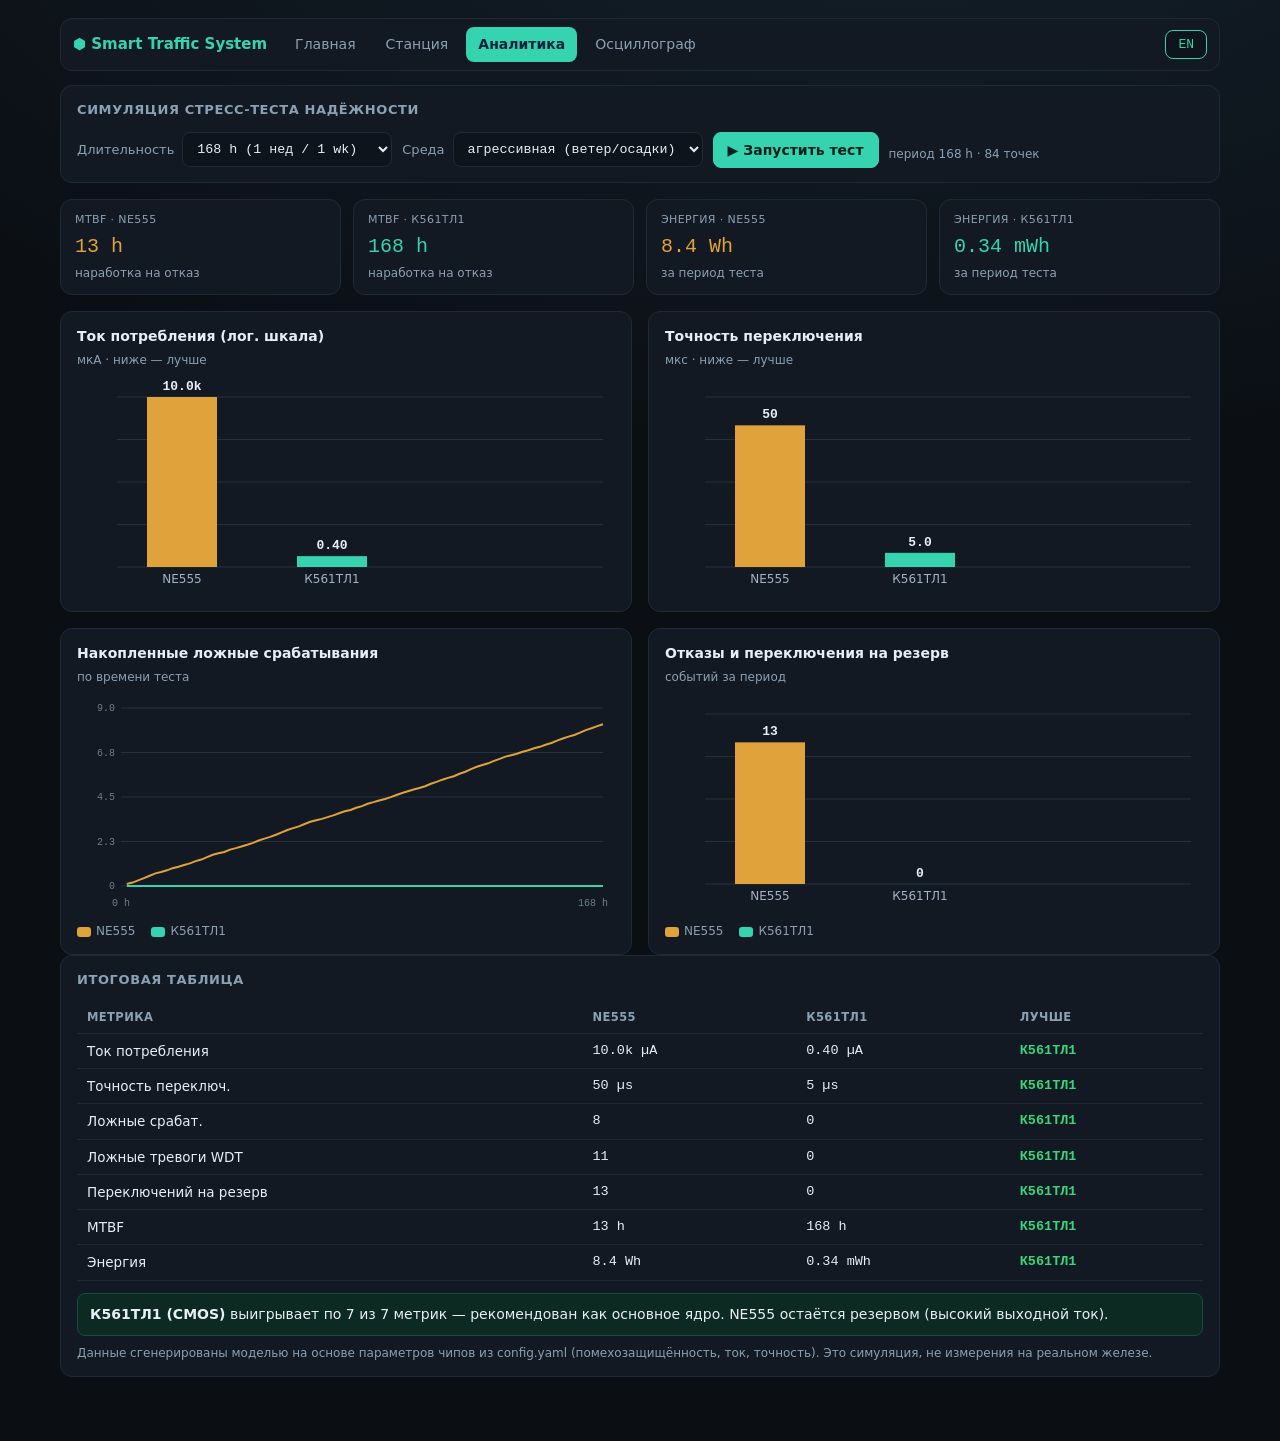
==== analytics.html @ 76ed4255 "Initial commit: Smart Traffic System Simulation" ====
<!doctype html>
<html lang="ru">
<head>
<meta charset="utf-8">
<meta name="viewport" content="width=device-width, initial-scale=1">
<title>Аналитика надёжности — Reliability Analytics</title>
<style>
  :root{--bg:#0b0f14;--panel:#121922;--panel2:#0e141c;--line:#1f2a36;--ink:#e7eef6;
    --muted:#8aa0b4;--accent:#36d3b0;--accent2:#2aa0ff;--ne:#e0a23a;--k5:#36d3b0;
    --ok:#37d67a;--danger:#ff5a5a;--amber:#ffb300;
    --sans:'Segoe UI',system-ui,-apple-system,Roboto,Arial,sans-serif;--mono:ui-monospace,Consolas,monospace;}
  *{box-sizing:border-box}
  body{margin:0;background:radial-gradient(1200px 600px at 70% -10%,#13202b,#0b0f14);
       color:var(--ink);font-family:var(--sans);font-size:15px;line-height:1.5}
  .wrap{max-width:1200px;margin:0 auto;padding:18px 20px 48px}
  .nav{display:flex;align-items:center;gap:6px;flex-wrap:wrap;margin-bottom:14px;
       background:var(--panel);border:1px solid var(--line);border-radius:12px;padding:8px 12px}
  .nav .lg{font-weight:600;margin-right:10px;color:var(--accent);text-decoration:none}
  .nav a.lnk{color:var(--muted);text-decoration:none;padding:7px 12px;border-radius:8px;font-size:14px}
  .nav a.lnk:hover{color:var(--ink);background:var(--panel2)}
  .nav a.lnk.active{color:#04223f;background:var(--accent);font-weight:600}
  .nav .sp{margin-left:auto}
  #btnLang{font-family:var(--mono);font-size:13px;padding:6px 12px;border-radius:8px;
       background:var(--panel2);border:1px solid var(--accent);color:var(--accent);cursor:pointer}
  #btnLang:hover{background:var(--accent);color:#04201a}
  .card{background:var(--panel);border:1px solid var(--line);border-radius:12px;padding:14px 16px;margin-bottom:16px}
  .card h3{margin:0 0 12px;font-size:13px;letter-spacing:.6px;text-transform:uppercase;color:var(--muted);font-weight:600}
  .row{display:flex;gap:10px;flex-wrap:wrap;align-items:center}
  button{font-family:var(--sans);font-size:14px;color:var(--ink);cursor:pointer;background:var(--panel2);
       border:1px solid var(--line);border-radius:8px;padding:9px 14px;transition:.12s}
  button:hover{border-color:var(--accent);color:#fff}
  button.primary{background:var(--accent);color:#04201a;border-color:var(--accent);font-weight:600}
  label.fld{font-size:13px;color:var(--muted);display:flex;align-items:center;gap:8px}
  select{background:var(--panel2);color:var(--ink);border:1px solid var(--line);border-radius:8px;padding:8px 10px;font-family:var(--mono)}
  .cards{display:grid;grid-template-columns:repeat(4,1fr);gap:12px;margin-bottom:16px}
  @media(max-width:860px){.cards{grid-template-columns:1fr 1fr}}
  .kpi{background:var(--panel);border:1px solid var(--line);border-radius:12px;padding:12px 14px}
  .kpi .k{font-size:11px;color:var(--muted);text-transform:uppercase;letter-spacing:.4px}
  .kpi .v{font-family:var(--mono);font-size:20px;margin-top:4px}
  .kpi .s{font-size:12px;color:var(--muted);margin-top:2px}
  .v.ne{color:var(--ne)}.v.k5{color:var(--k5)}.v.ok{color:var(--ok)}
  .charts{display:grid;grid-template-columns:1fr 1fr;gap:16px}
  @media(max-width:860px){.charts{grid-template-columns:1fr}}
  .chart{background:var(--panel);border:1px solid var(--line);border-radius:12px;padding:14px 16px}
  .chart h4{margin:0 0 4px;font-size:14px;font-weight:600}
  .chart .cap{margin:0 0 8px;font-size:12px;color:var(--muted)}
  canvas{display:block;width:100%;height:auto}
  .legend{display:flex;gap:16px;font-size:12px;color:var(--muted);margin-top:8px}
  .legend i{display:inline-block;width:14px;height:10px;border-radius:3px;vertical-align:middle;margin-right:5px}
  table{width:100%;border-collapse:collapse;font-size:13.5px}
  th,td{text-align:left;padding:7px 10px;border-bottom:1px solid var(--line)}
  th{color:var(--muted);font-weight:600;font-size:11.5px;text-transform:uppercase;letter-spacing:.4px}
  td.mono{font-family:var(--mono)}.win{color:var(--ok);font-weight:600}
  .rec{font-size:14px;background:#0c2a22;border:1px solid #14503f;border-radius:8px;padding:10px 12px}
  .hint{font-size:12px;color:var(--muted);margin:8px 0 0}
</style>
</head>
<body>
<div class="wrap">
  <nav class="nav">
    <a class="lg" href="index.html">⬢ Smart Traffic System</a>
    <a class="lnk" href="index.html" data-ru="Главная" data-en="Home"></a>
    <a class="lnk" href="traffic_control_station.html" data-ru="Станция" data-en="Station"></a>
    <a class="lnk active" href="analytics.html" data-ru="Аналитика" data-en="Analytics"></a>
    <a class="lnk" href="oscilloscope.html" data-ru="Осциллограф" data-en="Oscilloscope"></a>
    <span class="sp"></span>
    <button id="btnLang">EN</button>
  </nav>

  <section class="card">
    <h3 data-ru="Симуляция стресс-теста надёжности" data-en="Reliability stress-test simulation"></h3>
    <div class="row">
      <label class="fld"><span data-ru="Длительность" data-en="Duration"></span>
        <select id="dur">
          <option value="24">24 h</option>
          <option value="168" selected>168 h (1 нед / 1 wk)</option>
          <option value="720">720 h (1 мес / 1 mo)</option>
          <option value="8760">8760 h (1 год / 1 yr)</option>
        </select>
      </label>
      <label class="fld"><span data-ru="Среда" data-en="Environment"></span>
        <select id="cond">
          <option value="mild" data-ru="спокойная" data-en="mild"></option>
          <option value="harsh" selected data-ru="агрессивная (ветер/осадки)" data-en="harsh (wind/precip)"></option>
          <option value="extreme" data-ru="экстремальная" data-en="extreme"></option>
        </select>
      </label>
      <button id="btnRun" class="primary" data-ru="▶ Запустить тест" data-en="▶ Run test"></button>
      <span class="hint" id="runInfo"></span>
    </div>
  </section>

  <div class="cards">
    <div class="kpi"><div class="k" data-ru="MTBF · NE555" data-en="MTBF · NE555"></div><div class="v ne" id="k-mtbf-ne">—</div><div class="s" data-ru="наработка на отказ" data-en="mean time between failures"></div></div>
    <div class="kpi"><div class="k" data-ru="MTBF · К561ТЛ1" data-en="MTBF · К561ТЛ1"></div><div class="v k5" id="k-mtbf-k">—</div><div class="s" data-ru="наработка на отказ" data-en="mean time between failures"></div></div>
    <div class="kpi"><div class="k" data-ru="Энергия · NE555" data-en="Energy · NE555"></div><div class="v ne" id="k-pow-ne">—</div><div class="s" data-ru="за период теста" data-en="over test period"></div></div>
    <div class="kpi"><div class="k" data-ru="Энергия · К561ТЛ1" data-en="Energy · К561ТЛ1"></div><div class="v k5" id="k-pow-k">—</div><div class="s" data-ru="за период теста" data-en="over test period"></div></div>
  </div>

  <div class="charts">
    <div class="chart">
      <h4 data-ru="Ток потребления (лог. шкала)" data-en="Supply current (log scale)"></h4>
      <p class="cap" data-ru="мкА · ниже — лучше" data-en="µA · lower is better"></p>
      <canvas id="c-cur" width="520" height="220"></canvas>
    </div>
    <div class="chart">
      <h4 data-ru="Точность переключения" data-en="Switching accuracy"></h4>
      <p class="cap" data-ru="мкс · ниже — лучше" data-en="µs · lower is better"></p>
      <canvas id="c-acc" width="520" height="220"></canvas>
    </div>
    <div class="chart">
      <h4 data-ru="Накопленные ложные срабатывания" data-en="Cumulative false triggers"></h4>
      <p class="cap" data-ru="по времени теста" data-en="over test time"></p>
      <canvas id="c-ft" width="520" height="220"></canvas>
      <div class="legend">
        <span><i style="background:var(--ne)"></i>NE555</span>
        <span><i style="background:var(--k5)"></i>К561ТЛ1</span>
      </div>
    </div>
    <div class="chart">
      <h4 data-ru="Отказы и переключения на резерв" data-en="Failures &amp; failovers"></h4>
      <p class="cap" data-ru="событий за период" data-en="events over period"></p>
      <canvas id="c-fail" width="520" height="220"></canvas>
      <div class="legend">
        <span><i style="background:var(--ne)"></i>NE555</span>
        <span><i style="background:var(--k5)"></i>К561ТЛ1</span>
      </div>
    </div>
  </div>

  <section class="card">
    <h3 data-ru="Итоговая таблица" data-en="Summary table"></h3>
    <table>
      <thead><tr><th data-ru="Метрика" data-en="Metric"></th><th>NE555</th><th>К561ТЛ1</th><th data-ru="Лучше" data-en="Winner"></th></tr></thead>
      <tbody id="sumBody"></tbody>
    </table>
    <div class="rec" id="rec" style="margin-top:12px"></div>
    <p class="hint" data-ru="Данные сгенерированы моделью на основе параметров чипов из config.yaml (помехозащищённость, ток, точность). Это симуляция, не измерения на реальном железе." data-en="Data is generated by a model from the chip parameters in config.yaml (noise immunity, current, accuracy). This is a simulation, not real-hardware measurements."></p>
  </section>
</div>

<script>
(function(){
  "use strict";
  var lang="ru";try{var s=localStorage.getItem("stationLang");if(s==="ru"||s==="en")lang=s;}catch(e){}
  var tr=function(ru,en){return lang==="ru"?ru:en;};
  function applyLang(){document.querySelectorAll("[data-ru]").forEach(function(el){
    el.innerHTML=lang==="ru"?el.getAttribute("data-ru"):el.getAttribute("data-en");});
    document.documentElement.lang=lang;document.getElementById("btnLang").textContent=lang==="ru"?"EN":"RU";}

  // chip parameters (from config.yaml)
  var CHIP={
    NE555:{cur_uA:10000, acc_us:50, ftRate:0.02, wdFp:0.05, color:"#e0a23a"},
    K561TL1:{cur_uA:0.4, acc_us:5, ftRate:0.0, wdFp:0.0, color:"#36d3b0"}
  };
  var COND={mild:{m:0.5,events:24},harsh:{m:1,events:60},extreme:{m:2.2,events:120}};
  var R=null; // last results

  function rnd(){return Math.random();}
  function simulate(hours,cond){
    var c=COND[cond], steps=Math.min(120,Math.max(24,Math.round(hours/ (hours>1000?80:hours>400?8:hours>100?2:0.4))));
    var out={hours:hours,steps:steps,t:[],ft:{NE555:[],K561TL1:[]},chips:{}};
    // motion/noise events per hour scaled by condition
    var evPerH=c.events/24;
    ["NE555","K561TL1"].forEach(function(name){
      var p=CHIP[name];
      var ftCum=0, failures=0, falsePos=0;
      var ftSeries=[];
      for(var i=0;i<steps;i++){
        var hStart=i/steps*hours, hEnd=(i+1)/steps*hours, dh=hEnd-hStart;
        var events=evPerH*dh;
        // false triggers from noise, amplified by harshness for poor-immunity chip
        var ftHere=events*p.ftRate*c.m;
        // add randomness
        ftHere=ftHere*(0.7+0.6*rnd());
        ftCum+=ftHere;
        ftSeries.push(ftCum);
        // watchdog false-positive failures over interval
        var checks=dh*3600/0.5;
        var fp=checks*(p.wdFp/100)*c.m*0.02;
        if(rnd()<fp) falsePos+=Math.max(1,Math.round(fp));
        out.t.push(hEnd);
      }
      // genuine hangs ~ small constant, same for both; failovers = hangs + falsePos
      var hangs=Math.max(0,Math.round(hours/2000 + rnd()*1.5));
      failures=hangs;
      var failovers=hangs+falsePos;
      var mtbf = failovers>0 ? hours/failovers : hours; // h
      var energyWh = p.cur_uA*1e-6 * 5.0 * hours; // I(A)*V*h
      out.chips[name]={ft:Math.round(ftCum),failures:failures,falsePos:falsePos,failovers:failovers,
        mtbf:mtbf,energyWh:energyWh,acc:p.acc_us,cur:p.cur_uA};
      out.ft[name]=ftSeries;
    });
    // de-dup time axis (we pushed twice); rebuild
    out.t=[];for(var j=0;j<steps;j++)out.t.push((j+1)/steps*hours);
    return out;
  }

  // ---- canvas helpers ----
  function setup(cv){var dpr=window.devicePixelRatio||1;var w=cv.clientWidth||520,h=220;
    cv.width=w*dpr;cv.height=h*dpr;var x=cv.getContext("2d");x.setTransform(dpr,0,0,dpr,0,0);
    return {x:x,w:w,h:h};}
  function clearC(x,w,h){x.clearRect(0,0,w,h);}
  function fmt(n){if(n>=1e6)return (n/1e6).toFixed(1)+"M";if(n>=1e3)return (n/1e3).toFixed(1)+"k";
    if(n>=10)return Math.round(n);if(n>=1)return n.toFixed(1);if(n>0)return n.toFixed(2);return "0";}

  function barLog(cv,vals){ // vals:[{label,val,color}]
    var s=setup(cv),x=s.x,w=s.w,h=s.h,pad=36,bw=70,gap=80;
    clearC(x,w,h);
    var max=Math.max.apply(null,vals.map(function(v){return v.val;})),min=Math.min.apply(null,vals.map(function(v){return v.val;}));
    var lmax=Math.log10(Math.max(max,1)), lmin=Math.log10(Math.max(min,0.1))-0.3;
    x.strokeStyle="#243140";x.lineWidth=1;
    for(var g=0;g<=4;g++){var yy=20+(h-50)*g/4;x.beginPath();x.moveTo(40,yy);x.lineTo(w-12,yy);x.stroke();}
    var bx=70;
    vals.forEach(function(v){
      var lv=Math.log10(Math.max(v.val,0.1));
      var frac=(lv-lmin)/(lmax-lmin); if(frac<0.02)frac=0.02; if(frac>1)frac=1;
      var bh=(h-50)*frac, by=20+(h-50)-bh;
      x.fillStyle=v.color;x.fillRect(bx,by,bw,bh);
      x.fillStyle="#e7eef6";x.font="600 13px ui-monospace,Consolas,monospace";x.textAlign="center";
      x.fillText(fmt(v.val),bx+bw/2,by-7);
      x.fillStyle="#9fb4c6";x.font="12px 'Segoe UI',system-ui,Arial,sans-serif";
      x.fillText(v.label,bx+bw/2,h-14);
      bx+=bw+gap;
    });
  }
  function barLin(cv,vals){
    var s=setup(cv),x=s.x,w=s.w,h=s.h,bw=70,gap=80;
    clearC(x,w,h);
    var max=Math.max.apply(null,vals.map(function(v){return v.val;}))||1;max*=1.2;
    x.strokeStyle="#243140";x.lineWidth=1;
    for(var g=0;g<=4;g++){var yy=20+(h-50)*g/4;x.beginPath();x.moveTo(40,yy);x.lineTo(w-12,yy);x.stroke();}
    var bx=70;
    vals.forEach(function(v){
      var bh=(h-50)*(v.val/max), by=20+(h-50)-bh;
      x.fillStyle=v.color;x.fillRect(bx,by,bw,bh);
      x.fillStyle="#e7eef6";x.font="600 13px ui-monospace,Consolas,monospace";x.textAlign="center";
      x.fillText(fmt(v.val),bx+bw/2,by-7);
      x.fillStyle="#9fb4c6";x.font="12px 'Segoe UI',system-ui,Arial,sans-serif";
      x.fillText(v.label,bx+bw/2,h-14);
      bx+=bw+gap;
    });
  }
  function lines(cv,t,series){ // series:[{data,color}]
    var s=setup(cv),x=s.x,w=s.w,h=s.h,padL=44,padB=28,padT=14,padR=12;
    clearC(x,w,h);
    var max=0;series.forEach(function(se){se.data.forEach(function(v){if(v>max)max=v;});});max=Math.max(max,1)*1.1;
    var tmax=t[t.length-1]||1;
    x.strokeStyle="#243140";x.lineWidth=1;
    for(var g=0;g<=4;g++){var yy=padT+(h-padT-padB)*g/4;x.beginPath();x.moveTo(padL,yy);x.lineTo(w-padR,yy);x.stroke();
      x.fillStyle="#6b7d8c";x.font="10px ui-monospace,Consolas,monospace";x.textAlign="right";
      x.fillText(fmt(max*(1-g/4)),padL-6,yy+3);}
    x.fillStyle="#6b7d8c";x.textAlign="center";
    x.fillText("0 h",padL,h-8);x.fillText(fmt(tmax)+" h",w-padR-10,h-8);
    series.forEach(function(se){
      x.strokeStyle=se.color;x.lineWidth=2;x.beginPath();
      se.data.forEach(function(v,i){
        var xx=padL+(w-padL-padR)*(t[i]/tmax), yy=padT+(h-padT-padB)*(1-v/max);
        if(i===0)x.moveTo(xx,yy);else x.lineTo(xx,yy);});
      x.stroke();
    });
  }

  function render(){
    if(!R)return;
    var ne=R.chips.NE555,k=R.chips.K561TL1;
    document.getElementById("k-mtbf-ne").textContent=fmt(ne.mtbf)+" h";
    document.getElementById("k-mtbf-k").textContent=fmt(k.mtbf)+" h";
    document.getElementById("k-pow-ne").textContent=fmt(ne.energyWh)+" Wh";
    document.getElementById("k-pow-k").textContent=(k.energyWh<1?(k.energyWh*1000).toFixed(2)+" mWh":fmt(k.energyWh)+" Wh");
    barLog(document.getElementById("c-cur"),[{label:"NE555",val:ne.cur,color:CHIP.NE555.color},{label:"К561ТЛ1",val:k.cur,color:CHIP.K561TL1.color}]);
    barLin(document.getElementById("c-acc"),[{label:"NE555",val:ne.acc,color:CHIP.NE555.color},{label:"К561ТЛ1",val:k.acc,color:CHIP.K561TL1.color}]);
    lines(document.getElementById("c-ft"),R.t,[{data:R.ft.NE555,color:CHIP.NE555.color},{data:R.ft.K561TL1,color:CHIP.K561TL1.color}]);
    barLin(document.getElementById("c-fail"),[
      {label:"NE555",val:ne.failovers,color:CHIP.NE555.color},
      {label:"К561ТЛ1",val:k.failovers,color:CHIP.K561TL1.color}]);
    // summary table
    var rows=[
      [tr("Ток потребления","Supply current"),fmt(ne.cur)+" µA",fmt(k.cur)+" µA","K561TL1"],
      [tr("Точность переключ.","Switching accuracy"),ne.acc+" µs",k.acc+" µs","K561TL1"],
      [tr("Ложные срабат.","False triggers"),ne.ft,k.ft,"K561TL1"],
      [tr("Ложные тревоги WDT","WDT false positives"),ne.falsePos,k.falsePos,"K561TL1"],
      [tr("Переключений на резерв","Failovers"),ne.failovers,k.failovers, ne.failovers<=k.failovers?"NE555":"K561TL1"],
      [tr("MTBF","MTBF"),fmt(ne.mtbf)+" h",fmt(k.mtbf)+" h", k.mtbf>=ne.mtbf?"K561TL1":"NE555"],
      [tr("Энергия","Energy"),fmt(ne.energyWh)+" Wh",(k.energyWh<1?(k.energyWh*1000).toFixed(2)+" mWh":fmt(k.energyWh)+" Wh"),"K561TL1"]
    ];
    var tb=document.getElementById("sumBody");tb.innerHTML="";
    rows.forEach(function(r){var tr_=document.createElement("tr");
      tr_.innerHTML="<td>"+r[0]+"</td><td class='mono'>"+r[1]+"</td><td class='mono'>"+r[2]+"</td><td class='mono win'>"+(r[3]==="K561TL1"?"К561ТЛ1":"NE555")+"</td>";
      tb.appendChild(tr_);});
    var kWins=rows.filter(function(r){return r[3]==="K561TL1";}).length;
    document.getElementById("rec").innerHTML="<b>К561ТЛ1 (CMOS)</b> "+
      tr("выигрывает по "+kWins+" из "+rows.length+" метрик — рекомендован как основное ядро. NE555 остаётся резервом (высокий выходной ток).",
         "wins "+kWins+" of "+rows.length+" metrics — recommended as the primary core. NE555 remains the backup (high output drive).");
    var d=document.getElementById("dur"), c=document.getElementById("cond");
    document.getElementById("runInfo").textContent=tr("период ","period ")+R.hours+" h · "+R.steps+tr(" точек"," points");
  }

  function run(){var hours=+document.getElementById("dur").value, cond=document.getElementById("cond").value;
    R=simulate(hours,cond);render();}

  document.getElementById("btnRun").onclick=run;
  document.getElementById("btnLang").onclick=function(){lang=lang==="ru"?"en":"ru";
    try{localStorage.setItem("stationLang",lang);}catch(e){}applyLang();if(R)render();};
  window.addEventListener("resize",function(){if(R)render();});
  applyLang();run();
})();
</script>
</body>
</html>
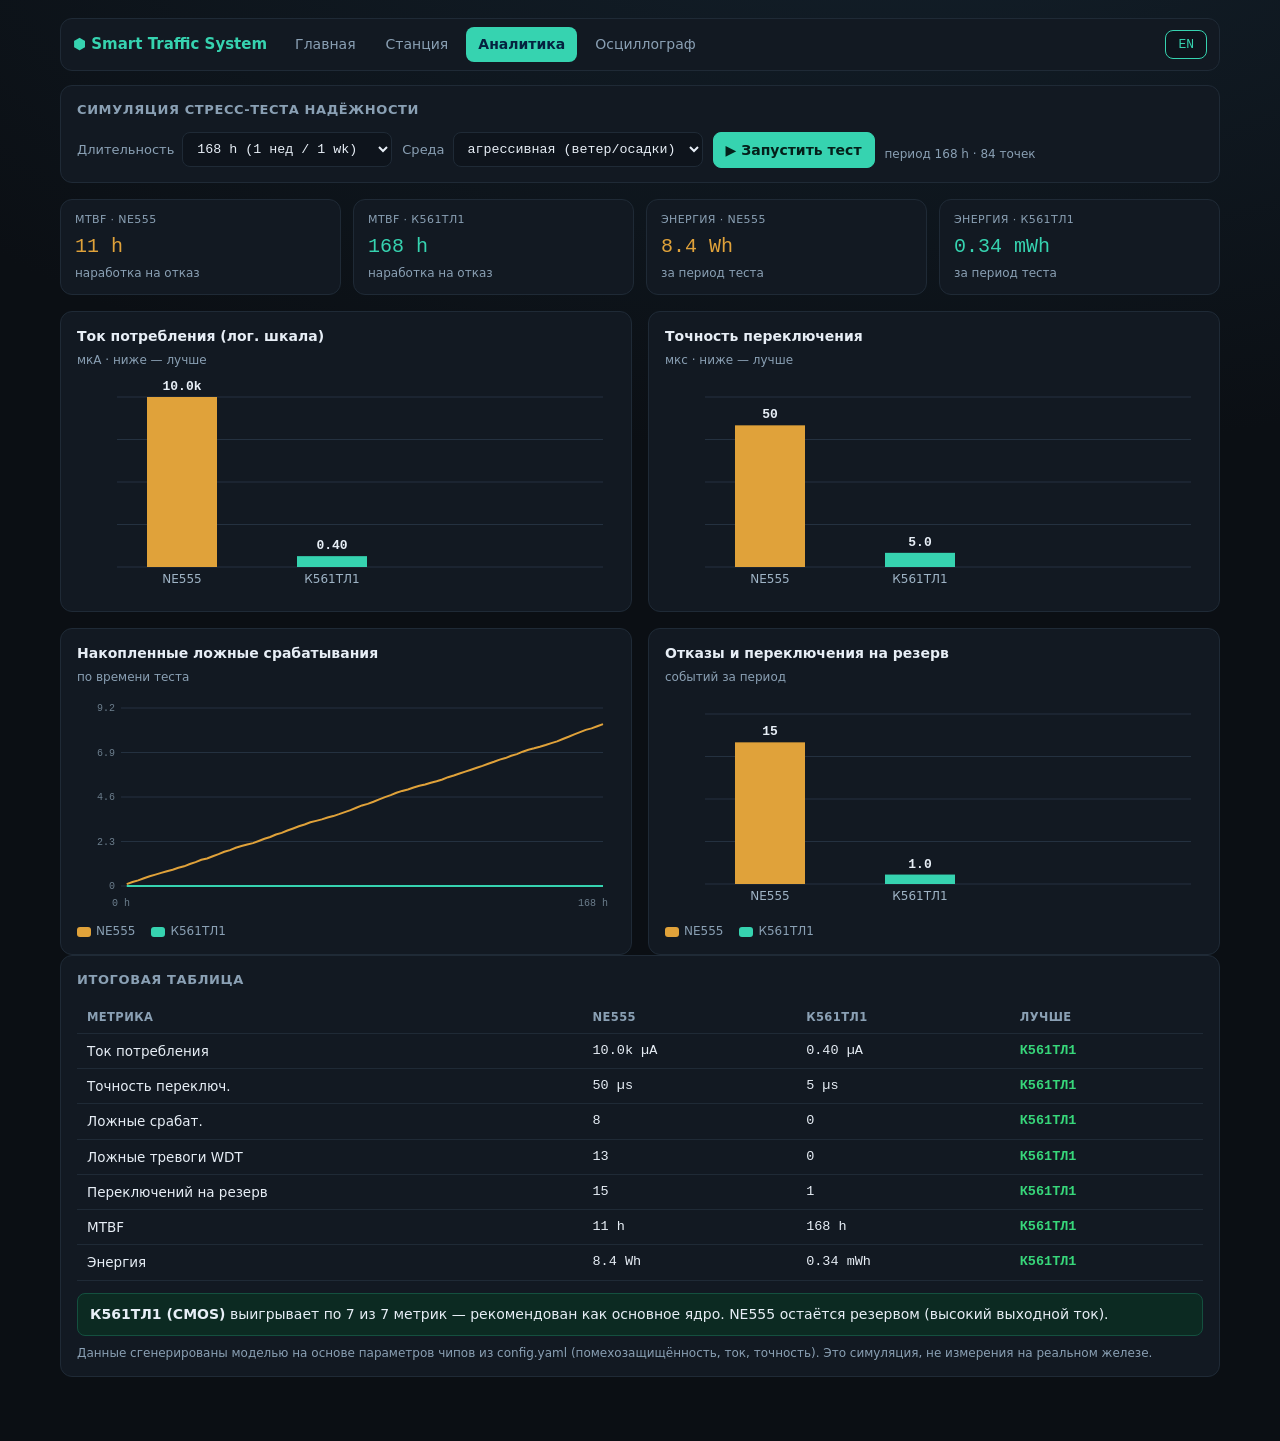
==== commit 0bfb601f: "Refactor to separate CSS/JS files with shared i18n layer - Move inline styles to css/base.css + per-" ====
--- a/analytics.html
+++ b/analytics.html
@@ -4,56 +4,8 @@
 <meta charset="utf-8">
 <meta name="viewport" content="width=device-width, initial-scale=1">
 <title>Аналитика надёжности — Reliability Analytics</title>
-<style>
-  :root{--bg:#0b0f14;--panel:#121922;--panel2:#0e141c;--line:#1f2a36;--ink:#e7eef6;
-    --muted:#8aa0b4;--accent:#36d3b0;--accent2:#2aa0ff;--ne:#e0a23a;--k5:#36d3b0;
-    --ok:#37d67a;--danger:#ff5a5a;--amber:#ffb300;
-    --sans:'Segoe UI',system-ui,-apple-system,Roboto,Arial,sans-serif;--mono:ui-monospace,Consolas,monospace;}
-  *{box-sizing:border-box}
-  body{margin:0;background:radial-gradient(1200px 600px at 70% -10%,#13202b,#0b0f14);
-       color:var(--ink);font-family:var(--sans);font-size:15px;line-height:1.5}
-  .wrap{max-width:1200px;margin:0 auto;padding:18px 20px 48px}
-  .nav{display:flex;align-items:center;gap:6px;flex-wrap:wrap;margin-bottom:14px;
-       background:var(--panel);border:1px solid var(--line);border-radius:12px;padding:8px 12px}
-  .nav .lg{font-weight:600;margin-right:10px;color:var(--accent);text-decoration:none}
-  .nav a.lnk{color:var(--muted);text-decoration:none;padding:7px 12px;border-radius:8px;font-size:14px}
-  .nav a.lnk:hover{color:var(--ink);background:var(--panel2)}
-  .nav a.lnk.active{color:#04223f;background:var(--accent);font-weight:600}
-  .nav .sp{margin-left:auto}
-  #btnLang{font-family:var(--mono);font-size:13px;padding:6px 12px;border-radius:8px;
-       background:var(--panel2);border:1px solid var(--accent);color:var(--accent);cursor:pointer}
-  #btnLang:hover{background:var(--accent);color:#04201a}
-  .card{background:var(--panel);border:1px solid var(--line);border-radius:12px;padding:14px 16px;margin-bottom:16px}
-  .card h3{margin:0 0 12px;font-size:13px;letter-spacing:.6px;text-transform:uppercase;color:var(--muted);font-weight:600}
-  .row{display:flex;gap:10px;flex-wrap:wrap;align-items:center}
-  button{font-family:var(--sans);font-size:14px;color:var(--ink);cursor:pointer;background:var(--panel2);
-       border:1px solid var(--line);border-radius:8px;padding:9px 14px;transition:.12s}
-  button:hover{border-color:var(--accent);color:#fff}
-  button.primary{background:var(--accent);color:#04201a;border-color:var(--accent);font-weight:600}
-  label.fld{font-size:13px;color:var(--muted);display:flex;align-items:center;gap:8px}
-  select{background:var(--panel2);color:var(--ink);border:1px solid var(--line);border-radius:8px;padding:8px 10px;font-family:var(--mono)}
-  .cards{display:grid;grid-template-columns:repeat(4,1fr);gap:12px;margin-bottom:16px}
-  @media(max-width:860px){.cards{grid-template-columns:1fr 1fr}}
-  .kpi{background:var(--panel);border:1px solid var(--line);border-radius:12px;padding:12px 14px}
-  .kpi .k{font-size:11px;color:var(--muted);text-transform:uppercase;letter-spacing:.4px}
-  .kpi .v{font-family:var(--mono);font-size:20px;margin-top:4px}
-  .kpi .s{font-size:12px;color:var(--muted);margin-top:2px}
-  .v.ne{color:var(--ne)}.v.k5{color:var(--k5)}.v.ok{color:var(--ok)}
-  .charts{display:grid;grid-template-columns:1fr 1fr;gap:16px}
-  @media(max-width:860px){.charts{grid-template-columns:1fr}}
-  .chart{background:var(--panel);border:1px solid var(--line);border-radius:12px;padding:14px 16px}
-  .chart h4{margin:0 0 4px;font-size:14px;font-weight:600}
-  .chart .cap{margin:0 0 8px;font-size:12px;color:var(--muted)}
-  canvas{display:block;width:100%;height:auto}
-  .legend{display:flex;gap:16px;font-size:12px;color:var(--muted);margin-top:8px}
-  .legend i{display:inline-block;width:14px;height:10px;border-radius:3px;vertical-align:middle;margin-right:5px}
-  table{width:100%;border-collapse:collapse;font-size:13.5px}
-  th,td{text-align:left;padding:7px 10px;border-bottom:1px solid var(--line)}
-  th{color:var(--muted);font-weight:600;font-size:11.5px;text-transform:uppercase;letter-spacing:.4px}
-  td.mono{font-family:var(--mono)}.win{color:var(--ok);font-weight:600}
-  .rec{font-size:14px;background:#0c2a22;border:1px solid #14503f;border-radius:8px;padding:10px 12px}
-  .hint{font-size:12px;color:var(--muted);margin:8px 0 0}
-</style>
+<link rel="stylesheet" href="css/base.css">
+<link rel="stylesheet" href="css/analytics.css">
 </head>
 <body>
 <div class="wrap">
@@ -139,172 +91,7 @@
   </section>
 </div>
 
-<script>
-(function(){
-  "use strict";
-  var lang="ru";try{var s=localStorage.getItem("stationLang");if(s==="ru"||s==="en")lang=s;}catch(e){}
-  var tr=function(ru,en){return lang==="ru"?ru:en;};
-  function applyLang(){document.querySelectorAll("[data-ru]").forEach(function(el){
-    el.innerHTML=lang==="ru"?el.getAttribute("data-ru"):el.getAttribute("data-en");});
-    document.documentElement.lang=lang;document.getElementById("btnLang").textContent=lang==="ru"?"EN":"RU";}
-
-  // chip parameters (from config.yaml)
-  var CHIP={
-    NE555:{cur_uA:10000, acc_us:50, ftRate:0.02, wdFp:0.05, color:"#e0a23a"},
-    K561TL1:{cur_uA:0.4, acc_us:5, ftRate:0.0, wdFp:0.0, color:"#36d3b0"}
-  };
-  var COND={mild:{m:0.5,events:24},harsh:{m:1,events:60},extreme:{m:2.2,events:120}};
-  var R=null; // last results
-
-  function rnd(){return Math.random();}
-  function simulate(hours,cond){
-    var c=COND[cond], steps=Math.min(120,Math.max(24,Math.round(hours/ (hours>1000?80:hours>400?8:hours>100?2:0.4))));
-    var out={hours:hours,steps:steps,t:[],ft:{NE555:[],K561TL1:[]},chips:{}};
-    // motion/noise events per hour scaled by condition
-    var evPerH=c.events/24;
-    ["NE555","K561TL1"].forEach(function(name){
-      var p=CHIP[name];
-      var ftCum=0, failures=0, falsePos=0;
-      var ftSeries=[];
-      for(var i=0;i<steps;i++){
-        var hStart=i/steps*hours, hEnd=(i+1)/steps*hours, dh=hEnd-hStart;
-        var events=evPerH*dh;
-        // false triggers from noise, amplified by harshness for poor-immunity chip
-        var ftHere=events*p.ftRate*c.m;
-        // add randomness
-        ftHere=ftHere*(0.7+0.6*rnd());
-        ftCum+=ftHere;
-        ftSeries.push(ftCum);
-        // watchdog false-positive failures over interval
-        var checks=dh*3600/0.5;
-        var fp=checks*(p.wdFp/100)*c.m*0.02;
-        if(rnd()<fp) falsePos+=Math.max(1,Math.round(fp));
-        out.t.push(hEnd);
-      }
-      // genuine hangs ~ small constant, same for both; failovers = hangs + falsePos
-      var hangs=Math.max(0,Math.round(hours/2000 + rnd()*1.5));
-      failures=hangs;
-      var failovers=hangs+falsePos;
-      var mtbf = failovers>0 ? hours/failovers : hours; // h
-      var energyWh = p.cur_uA*1e-6 * 5.0 * hours; // I(A)*V*h
-      out.chips[name]={ft:Math.round(ftCum),failures:failures,falsePos:falsePos,failovers:failovers,
-        mtbf:mtbf,energyWh:energyWh,acc:p.acc_us,cur:p.cur_uA};
-      out.ft[name]=ftSeries;
-    });
-    // de-dup time axis (we pushed twice); rebuild
-    out.t=[];for(var j=0;j<steps;j++)out.t.push((j+1)/steps*hours);
-    return out;
-  }
-
-  // ---- canvas helpers ----
-  function setup(cv){var dpr=window.devicePixelRatio||1;var w=cv.clientWidth||520,h=220;
-    cv.width=w*dpr;cv.height=h*dpr;var x=cv.getContext("2d");x.setTransform(dpr,0,0,dpr,0,0);
-    return {x:x,w:w,h:h};}
-  function clearC(x,w,h){x.clearRect(0,0,w,h);}
-  function fmt(n){if(n>=1e6)return (n/1e6).toFixed(1)+"M";if(n>=1e3)return (n/1e3).toFixed(1)+"k";
-    if(n>=10)return Math.round(n);if(n>=1)return n.toFixed(1);if(n>0)return n.toFixed(2);return "0";}
-
-  function barLog(cv,vals){ // vals:[{label,val,color}]
-    var s=setup(cv),x=s.x,w=s.w,h=s.h,pad=36,bw=70,gap=80;
-    clearC(x,w,h);
-    var max=Math.max.apply(null,vals.map(function(v){return v.val;})),min=Math.min.apply(null,vals.map(function(v){return v.val;}));
-    var lmax=Math.log10(Math.max(max,1)), lmin=Math.log10(Math.max(min,0.1))-0.3;
-    x.strokeStyle="#243140";x.lineWidth=1;
-    for(var g=0;g<=4;g++){var yy=20+(h-50)*g/4;x.beginPath();x.moveTo(40,yy);x.lineTo(w-12,yy);x.stroke();}
-    var bx=70;
-    vals.forEach(function(v){
-      var lv=Math.log10(Math.max(v.val,0.1));
-      var frac=(lv-lmin)/(lmax-lmin); if(frac<0.02)frac=0.02; if(frac>1)frac=1;
-      var bh=(h-50)*frac, by=20+(h-50)-bh;
-      x.fillStyle=v.color;x.fillRect(bx,by,bw,bh);
-      x.fillStyle="#e7eef6";x.font="600 13px ui-monospace,Consolas,monospace";x.textAlign="center";
-      x.fillText(fmt(v.val),bx+bw/2,by-7);
-      x.fillStyle="#9fb4c6";x.font="12px 'Segoe UI',system-ui,Arial,sans-serif";
-      x.fillText(v.label,bx+bw/2,h-14);
-      bx+=bw+gap;
-    });
-  }
-  function barLin(cv,vals){
-    var s=setup(cv),x=s.x,w=s.w,h=s.h,bw=70,gap=80;
-    clearC(x,w,h);
-    var max=Math.max.apply(null,vals.map(function(v){return v.val;}))||1;max*=1.2;
-    x.strokeStyle="#243140";x.lineWidth=1;
-    for(var g=0;g<=4;g++){var yy=20+(h-50)*g/4;x.beginPath();x.moveTo(40,yy);x.lineTo(w-12,yy);x.stroke();}
-    var bx=70;
-    vals.forEach(function(v){
-      var bh=(h-50)*(v.val/max), by=20+(h-50)-bh;
-      x.fillStyle=v.color;x.fillRect(bx,by,bw,bh);
-      x.fillStyle="#e7eef6";x.font="600 13px ui-monospace,Consolas,monospace";x.textAlign="center";
-      x.fillText(fmt(v.val),bx+bw/2,by-7);
-      x.fillStyle="#9fb4c6";x.font="12px 'Segoe UI',system-ui,Arial,sans-serif";
-      x.fillText(v.label,bx+bw/2,h-14);
-      bx+=bw+gap;
-    });
-  }
-  function lines(cv,t,series){ // series:[{data,color}]
-    var s=setup(cv),x=s.x,w=s.w,h=s.h,padL=44,padB=28,padT=14,padR=12;
-    clearC(x,w,h);
-    var max=0;series.forEach(function(se){se.data.forEach(function(v){if(v>max)max=v;});});max=Math.max(max,1)*1.1;
-    var tmax=t[t.length-1]||1;
-    x.strokeStyle="#243140";x.lineWidth=1;
-    for(var g=0;g<=4;g++){var yy=padT+(h-padT-padB)*g/4;x.beginPath();x.moveTo(padL,yy);x.lineTo(w-padR,yy);x.stroke();
-      x.fillStyle="#6b7d8c";x.font="10px ui-monospace,Consolas,monospace";x.textAlign="right";
-      x.fillText(fmt(max*(1-g/4)),padL-6,yy+3);}
-    x.fillStyle="#6b7d8c";x.textAlign="center";
-    x.fillText("0 h",padL,h-8);x.fillText(fmt(tmax)+" h",w-padR-10,h-8);
-    series.forEach(function(se){
-      x.strokeStyle=se.color;x.lineWidth=2;x.beginPath();
-      se.data.forEach(function(v,i){
-        var xx=padL+(w-padL-padR)*(t[i]/tmax), yy=padT+(h-padT-padB)*(1-v/max);
-        if(i===0)x.moveTo(xx,yy);else x.lineTo(xx,yy);});
-      x.stroke();
-    });
-  }
-
-  function render(){
-    if(!R)return;
-    var ne=R.chips.NE555,k=R.chips.K561TL1;
-    document.getElementById("k-mtbf-ne").textContent=fmt(ne.mtbf)+" h";
-    document.getElementById("k-mtbf-k").textContent=fmt(k.mtbf)+" h";
-    document.getElementById("k-pow-ne").textContent=fmt(ne.energyWh)+" Wh";
-    document.getElementById("k-pow-k").textContent=(k.energyWh<1?(k.energyWh*1000).toFixed(2)+" mWh":fmt(k.energyWh)+" Wh");
-    barLog(document.getElementById("c-cur"),[{label:"NE555",val:ne.cur,color:CHIP.NE555.color},{label:"К561ТЛ1",val:k.cur,color:CHIP.K561TL1.color}]);
-    barLin(document.getElementById("c-acc"),[{label:"NE555",val:ne.acc,color:CHIP.NE555.color},{label:"К561ТЛ1",val:k.acc,color:CHIP.K561TL1.color}]);
-    lines(document.getElementById("c-ft"),R.t,[{data:R.ft.NE555,color:CHIP.NE555.color},{data:R.ft.K561TL1,color:CHIP.K561TL1.color}]);
-    barLin(document.getElementById("c-fail"),[
-      {label:"NE555",val:ne.failovers,color:CHIP.NE555.color},
-      {label:"К561ТЛ1",val:k.failovers,color:CHIP.K561TL1.color}]);
-    // summary table
-    var rows=[
-      [tr("Ток потребления","Supply current"),fmt(ne.cur)+" µA",fmt(k.cur)+" µA","K561TL1"],
-      [tr("Точность переключ.","Switching accuracy"),ne.acc+" µs",k.acc+" µs","K561TL1"],
-      [tr("Ложные срабат.","False triggers"),ne.ft,k.ft,"K561TL1"],
-      [tr("Ложные тревоги WDT","WDT false positives"),ne.falsePos,k.falsePos,"K561TL1"],
-      [tr("Переключений на резерв","Failovers"),ne.failovers,k.failovers, ne.failovers<=k.failovers?"NE555":"K561TL1"],
-      [tr("MTBF","MTBF"),fmt(ne.mtbf)+" h",fmt(k.mtbf)+" h", k.mtbf>=ne.mtbf?"K561TL1":"NE555"],
-      [tr("Энергия","Energy"),fmt(ne.energyWh)+" Wh",(k.energyWh<1?(k.energyWh*1000).toFixed(2)+" mWh":fmt(k.energyWh)+" Wh"),"K561TL1"]
-    ];
-    var tb=document.getElementById("sumBody");tb.innerHTML="";
-    rows.forEach(function(r){var tr_=document.createElement("tr");
-      tr_.innerHTML="<td>"+r[0]+"</td><td class='mono'>"+r[1]+"</td><td class='mono'>"+r[2]+"</td><td class='mono win'>"+(r[3]==="K561TL1"?"К561ТЛ1":"NE555")+"</td>";
-      tb.appendChild(tr_);});
-    var kWins=rows.filter(function(r){return r[3]==="K561TL1";}).length;
-    document.getElementById("rec").innerHTML="<b>К561ТЛ1 (CMOS)</b> "+
-      tr("выигрывает по "+kWins+" из "+rows.length+" метрик — рекомендован как основное ядро. NE555 остаётся резервом (высокий выходной ток).",
-         "wins "+kWins+" of "+rows.length+" metrics — recommended as the primary core. NE555 remains the backup (high output drive).");
-    var d=document.getElementById("dur"), c=document.getElementById("cond");
-    document.getElementById("runInfo").textContent=tr("период ","period ")+R.hours+" h · "+R.steps+tr(" точек"," points");
-  }
-
-  function run(){var hours=+document.getElementById("dur").value, cond=document.getElementById("cond").value;
-    R=simulate(hours,cond);render();}
-
-  document.getElementById("btnRun").onclick=run;
-  document.getElementById("btnLang").onclick=function(){lang=lang==="ru"?"en":"ru";
-    try{localStorage.setItem("stationLang",lang);}catch(e){}applyLang();if(R)render();};
-  window.addEventListener("resize",function(){if(R)render();});
-  applyLang();run();
-})();
-</script>
+<script src="js/i18n.js"></script>
+<script src="js/analytics.js"></script>
 </body>
 </html>
--- a/css/base.css
+++ b/css/base.css
@@ -0,0 +1,76 @@
+/* ===== Smart Traffic System — shared base styles ===== */
+
+:root{
+  --bg:#0b0f14;--panel:#121922;--panel2:#0e141c;--line:#1f2a36;
+  --ink:#e7eef6;--muted:#8aa0b4;--accent:#36d3b0;--accent2:#2aa0ff;
+  --red:#ff4136;--amber:#ffb300;--green:#2ecc71;--ok:#37d67a;--danger:#ff5a5a;
+  --mono:ui-monospace,Consolas,monospace;
+  --sans:'Segoe UI',system-ui,-apple-system,Roboto,Arial,sans-serif;
+}
+*{box-sizing:border-box}
+body{margin:0;background:radial-gradient(1200px 600px at 70% -10%,#13202b,#0b0f14);
+     color:var(--ink);font-family:var(--sans);font-size:15px;line-height:1.5}
+.wrap{margin:0 auto;padding:18px 20px 48px}
+
+/* navigation */
+.nav{display:flex;align-items:center;gap:6px;flex-wrap:wrap;margin-bottom:14px;
+     background:var(--panel);border:1px solid var(--line);border-radius:12px;padding:8px 12px}
+.nav .lg{font-weight:600;margin-right:10px;color:var(--accent);text-decoration:none}
+.nav a.lnk{color:var(--muted);text-decoration:none;padding:7px 12px;border-radius:8px;font-size:14px}
+.nav a.lnk:hover{color:var(--ink);background:var(--panel2)}
+.nav a.lnk.active{color:#04223f;background:var(--accent);font-weight:600}
+.nav .sp{margin-left:auto}
+
+/* language toggle */
+#btnLang{font-family:var(--mono);font-size:13px;padding:6px 12px;border-radius:8px;
+     background:var(--panel2);border:1px solid var(--accent);color:var(--accent);cursor:pointer}
+#btnLang:hover{background:var(--accent);color:#04201a}
+
+/* panels */
+.card{background:var(--panel);border:1px solid var(--line);border-radius:12px;padding:14px 16px;margin-bottom:16px}
+.card h3{margin:0 0 12px;font-size:13px;letter-spacing:.6px;text-transform:uppercase;color:var(--muted);font-weight:600}
+
+/* layout rows */
+.row{display:flex;gap:10px;flex-wrap:wrap;align-items:center}
+.row+.row{margin-top:10px}
+
+/* buttons */
+button{font-family:var(--sans);font-size:14px;color:var(--ink);cursor:pointer;background:var(--panel2);
+     border:1px solid var(--line);border-radius:8px;padding:9px 12px;transition:.12s}
+button:hover:not(:disabled){border-color:var(--accent);color:#fff}
+button:disabled{opacity:.4;cursor:not-allowed}
+button.primary{background:var(--accent);color:#04201a;border-color:var(--accent);font-weight:600}
+
+/* segmented control */
+.seg{display:inline-flex;border:1px solid var(--line);border-radius:8px;overflow:hidden;flex-wrap:wrap}
+.seg button{border:0;border-radius:0;background:var(--panel2)}
+.seg button.sel{background:var(--accent2);color:#04223f;font-weight:600}
+
+/* forms */
+label.fld{font-size:13px;color:var(--muted);display:flex;align-items:center;gap:8px}
+select{background:var(--panel2);color:var(--ink);border:1px solid var(--line);border-radius:8px;padding:8px 10px;font-family:var(--mono)}
+
+/* canvases */
+canvas{display:block;width:100%;height:auto}
+
+/* tables */
+table{width:100%;border-collapse:collapse;font-size:13.5px}
+th,td{text-align:left;padding:7px 10px;border-bottom:1px solid var(--line)}
+th{color:var(--muted);font-weight:600;font-size:11.5px;text-transform:uppercase;letter-spacing:.4px}
+td.mono{font-family:var(--mono)}.win{color:var(--ok);font-weight:600}
+
+/* key-value blocks */
+.kv{background:var(--panel2);border:1px solid var(--line);border-radius:8px;padding:8px 10px}
+.kv .k{font-size:11px;color:var(--muted);text-transform:uppercase;letter-spacing:.4px}
+.kv .v{font-family:var(--mono);font-size:15px;margin-top:2px}
+.kv.full{grid-column:1/3}
+.v.good{color:var(--ok)}.v.warn{color:var(--amber)}
+
+/* result box */
+.rec{font-size:14px;background:#0c2a22;border:1px solid #14503f;border-radius:8px;padding:10px 12px}
+
+/* legend */
+.legend{display:flex;gap:16px;flex-wrap:wrap;font-size:12px;color:var(--muted);margin-top:8px}
+
+/* helper text */
+.hint{font-size:12px;color:var(--muted);margin:8px 0 0}
--- a/css/analytics.css
+++ b/css/analytics.css
@@ -0,0 +1,21 @@
+/* ===== Reliability analytics page ===== */
+:root{--ne:#e0a23a;--k5:#36d3b0}
+.wrap{max-width:1200px}
+
+/* KPI cards */
+.cards{display:grid;grid-template-columns:repeat(4,1fr);gap:12px;margin-bottom:16px}
+@media(max-width:860px){.cards{grid-template-columns:1fr 1fr}}
+.kpi{background:var(--panel);border:1px solid var(--line);border-radius:12px;padding:12px 14px}
+.kpi .k{font-size:11px;color:var(--muted);text-transform:uppercase;letter-spacing:.4px}
+.kpi .v{font-family:var(--mono);font-size:20px;margin-top:4px}
+.kpi .s{font-size:12px;color:var(--muted);margin-top:2px}
+.v.ne{color:var(--ne)}.v.k5{color:var(--k5)}.v.ok{color:var(--ok)}
+
+/* charts */
+.charts{display:grid;grid-template-columns:1fr 1fr;gap:16px}
+@media(max-width:860px){.charts{grid-template-columns:1fr}}
+.chart{background:var(--panel);border:1px solid var(--line);border-radius:12px;padding:14px 16px}
+.chart h4{margin:0 0 4px;font-size:14px;font-weight:600}
+.chart .cap{margin:0 0 8px;font-size:12px;color:var(--muted)}
+
+.legend i{display:inline-block;width:14px;height:10px;border-radius:3px;vertical-align:middle;margin-right:5px}
